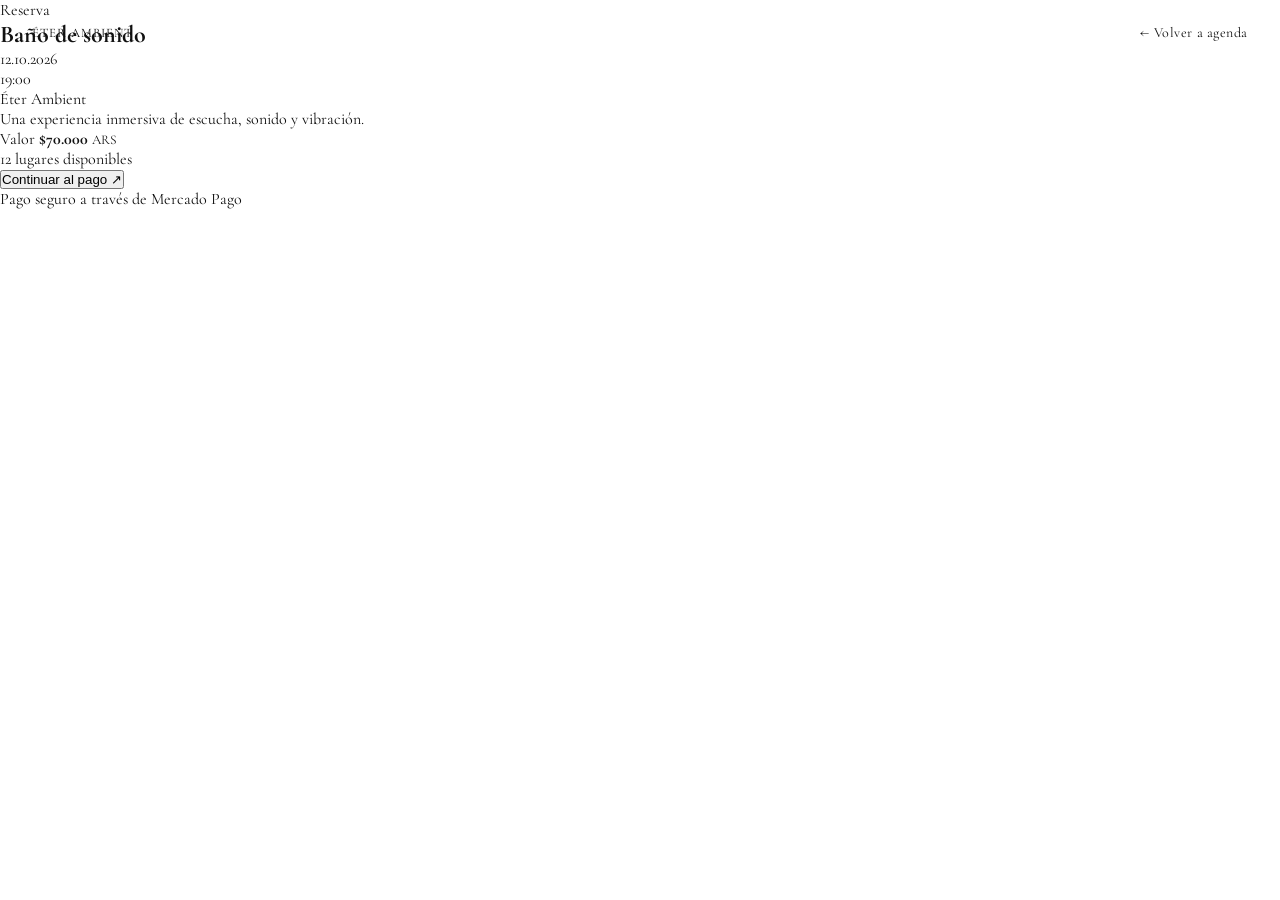
==== reserva.html @ 77e94eba "Create reserva.html" ====
<!DOCTYPE html>
<html lang="es">
<head>
  <meta charset="UTF-8">
  <meta name="viewport" content="width=device-width, initial-scale=1.0">

  <title>Reservar — Éter Ambient</title>

  <link
    rel="icon"
    type="image/png"
    href="https://res.cloudinary.com/dsppfoxzs/image/upload/v1789863156/ChatGPT_Image_Sep_19_2026_09_08_56_PM_jxjwks.png"
  >

  <link rel="preconnect" href="https://fonts.googleapis.com">
  <link rel="preconnect" href="https://fonts.gstatic.com" crossorigin>
  <link href="https://fonts.googleapis.com/css2?family=Cormorant+Garamond:wght@300;400;500&display=swap" rel="stylesheet">

  <link rel="stylesheet" href="style.css">
</head>

<body class="reservation-page">

  <header class="nav">
    <a class="nav-brand" href="index.html">ÉTER AMBIENT</a>

    <nav class="nav-links">
      <a href="index.html#agenda">← Volver a agenda</a>
    </nav>
  </header>

  <main class="reservation">

    <section class="reservation-info">

      <p class="reservation-label">Reserva</p>

      <h1>Baño de sonido</h1>

      <div class="reservation-details">
        <p>12.10.2026</p>
        <p>19:00</p>
        <p>Éter Ambient</p>
      </div>

      <p class="reservation-description">
        Una experiencia inmersiva de escucha, sonido y vibración.
      </p>

    </section>


    <section class="reservation-checkout">

      <div class="reservation-price">
        <span>Valor</span>
        <strong>$70.000</strong>
        <small>ARS</small>
      </div>

      <div class="reservation-availability">
        <span>12 lugares disponibles</span>
      </div>

      <button class="reservation-button" type="button">
        Continuar al pago ↗︎
      </button>

      <p class="reservation-payment-note">
        Pago seguro a través de Mercado Pago
      </p>

    </section>

  </main>

</body>
</html>
---- style.css ----
/* =========================
   BASE
========================= */

* {
  margin: 0;
  padding: 0;
  box-sizing: border-box;
}

html {
  scroll-behavior: smooth;
}

body {
  width: 100%;
  min-height: 100%;
  overflow-x: hidden;

  background: #ffffff;
  color: #111111;

  font-family: "Cormorant Garamond", Georgia, serif;
  font-weight: 400;
}

a {
  color: inherit;
  text-decoration: none;
}


/* =========================
   NAVEGACIÓN
========================= */

.nav {
  position: fixed;
  top: 0;
  left: 0;

  width: 100%;
  padding: 24px 32px;

  display: flex;
  justify-content: space-between;
  align-items: center;

  z-index: 100;

  font-size: 14px;
  letter-spacing: 0.04em;
}

.nav-brand {
  font-size: 13px;
  letter-spacing: 0.08em;
}

.nav-links {
  display: flex;
  gap: 28px;
}

.nav a {
  transition: opacity 0.3s ease;
}

.nav a:hover {
  opacity: 0.45;
}


/* =========================
   PORTADA
========================= */

.hero {
  width: 100%;
  height: 100svh;

  display: flex;
  flex-direction: column;
  justify-content: center;
  align-items: center;

  padding: 70px 24px 40px;
}

.hero-logo {
  width: min(48vw, 520px);
  aspect-ratio: 1 / 1;

  background-color: #c29548;

  -webkit-mask-image: url("https://res.cloudinary.com/dsppfoxzs/image/upload/v1789863156/ChatGPT_Image_Sep_19_2026_09_08_56_PM_jxjwks.png");
  mask-image: url("https://res.cloudinary.com/dsppfoxzs/image/upload/v1789863156/ChatGPT_Image_Sep_19_2026_09_08_56_PM_jxjwks.png");

  -webkit-mask-size: contain;
  mask-size: contain;

  -webkit-mask-repeat: no-repeat;
  mask-repeat: no-repeat;

  -webkit-mask-position: center;
  mask-position: center;
}

.hero-name {
  width: min(42vw, 440px);
  height: auto;
  display: block;

  margin-top: 35px;
}

.hero-logo,
.hero-name {
  opacity: 0;
  transform: translateY(8px);

  animation: aparecer 1.5s ease forwards;
}

.hero-name {
  animation-delay: 0.25s;
}

@keyframes aparecer {
  to {
    opacity: 1;
    transform: translateY(0);
  }
}


/* =========================
   VIDEO
========================= */

.video-section {
  width: 100%;
  padding: 0 4vw;
}

.video-placeholder {
  width: 100%;
  height: 80vh;

  display: flex;
  align-items: center;
  justify-content: center;

  background: #eeeeeb;

  font-size: 12px;
  letter-spacing: 0.15em;
}


/* =========================
   INTRO
========================= */

.intro {
  min-height: 90vh;

  display: flex;
  align-items: center;
  justify-content: center;

  padding: 12vw 8vw;

  text-align: center;
}

.intro-content {
  max-width: 900px;
}

.intro-phrase {
  font-size: clamp(3rem, 7vw, 7rem);
  font-weight: 300;
  line-height: 0.95;

  margin-bottom: 60px;
}

.intro-text {
  max-width: 620px;
  margin: 0 auto 50px;

  font-size: clamp(1.25rem, 2vw, 1.8rem);
  line-height: 1.4;
}


/* =========================
   BOTONES
========================= */

.button-link {
  display: inline-block;

  padding-bottom: 5px;

  border-bottom: 1px solid #111111;

  font-size: 15px;
  letter-spacing: 0.04em;

  transition: opacity 0.3s ease;
}

.button-link:hover {
  opacity: 0.45;
}


/* =========================
   SECCIONES
========================= */

.section {
  width: 100%;
  min-height: 100vh;

  padding: 120px 7vw;
}

.section-label {
  margin-bottom: 100px;

  font-size: 13px;
  text-transform: uppercase;
  letter-spacing: 0.12em;
}


/* =========================
   EXPERIENCIAS
========================= */

.experiences {
  display: grid;
  grid-template-columns: repeat(4, 1fr);

  width: 100%;

  border-top: 1px solid #bdbdb8;
  border-bottom: 1px solid #bdbdb8;
}

.experience {
  min-height: 430px;

  padding: 28px 28px 35px;

  display: flex;
  flex-direction: column;

  border-right: 1px solid #bdbdb8;
}

.experience:last-child {
  border-right: none;
}

.experience-number {
  font-size: 12px;
  letter-spacing: 0.08em;

  margin-bottom: auto;
}

.experience h2 {
  font-size: clamp(2rem, 3vw, 3.5rem);
  font-weight: 300;
  line-height: 0.95;

  margin-bottom: 25px;
}

.experience p {
  font-size: 17px;
  line-height: 1.4;

  max-width: 280px;
}

/* =========================
   SOBRE ÉTER
========================= */

.about-intro {
  max-width: 900px;

  margin-bottom: 140px;
}

.about-intro h2 {
  font-size: clamp(3rem, 6vw, 6rem);
  font-weight: 300;
  line-height: 0.95;

  margin-bottom: 50px;
}

.about-intro p {
  max-width: 550px;

  font-size: 20px;
  line-height: 1.45;
}

.people {
  display: grid;
  grid-template-columns: 1fr 1fr;

  gap: 6vw;
}

.image-placeholder {
  width: 100%;
  aspect-ratio: 4 / 5;

  background: #eeeeeb;

  margin-bottom: 25px;
}

.person h3 {
  font-size: 32px;
  font-weight: 400;

  margin-bottom: 10px;
}

.person p {
  max-width: 400px;

  font-size: 17px;
  line-height: 1.45;
}

.manifesto-wrapper {
  position: relative;

  width: 100%;
  max-width: 850px;

  padding: 80px 70px;
  margin-bottom: 140px;
}

.manifesto-paper {
  position: absolute;

  top: 18%;
  left: 0;

  width: 100%;
  height: 65%;

  background-image: url("https://res.cloudinary.com/dsppfoxzs/image/upload/v1789908638/ChatGPT_Image_Sep_20_2026_09_49_41_AM_avz67k.png");

  background-size: contain;
  background-position: center;
  background-repeat: no-repeat;

   filter: grayscale(20%);
   opacity: 0.3;

  z-index: 0;

  will-change: transform;
}

.manifesto {
  position: relative;
  z-index: 1;

  max-width: 700px;
  margin-bottom: 0;
}

.manifesto {
  max-width: 700px;
}

.manifesto p {
  max-width: 700px;

  margin-bottom: 24px;

  font-size: 16px;
  line-height: 1.45;
  font-weight: 400;
}

.manifesto-emphasis {
  font-size: 16px !important;
  line-height: 1.45 !important;
  font-weight: 400;

  margin: 24px 0 !important;
}

.manifesto-ending {
  margin-top: 55px;
}

.manifesto-ending p:first-child,
.manifesto-ending p:last-child {
  font-size: 16px;
  line-height: 1.45;
  font-weight: 400;
  text-transform: none;
  letter-spacing: normal;
}

/* =========================
   AGENDA
========================= */

/* AGENDA */

.agenda {
  padding-left: 7vw;
  padding-right: 7vw;
}

.agenda-header {
  display: flex;
  justify-content: space-between;
  align-items: flex-end;
  margin-bottom: 35px;
}

.agenda-header .section-label {
  margin-bottom: 0;
}

.agenda-period {
  font-size: clamp(2rem, 4vw, 4rem);
  font-weight: 300;
  line-height: 1;
}

.agenda-list {
  border-top: 1px solid #bdbdb8;
}

.agenda-row {
  display: grid;
  grid-template-columns: 90px 90px 1.4fr 1.5fr 100px;
  gap: 28px;
  align-items: start;

  padding: 20px 0;

  border-bottom: 1px solid #bdbdb8;
}

.agenda-image {
  width: 70px;
  aspect-ratio: 1 / 1;
  background: #eeeeeb;
}

.agenda-date {
  display: flex;
  flex-direction: column;
}

.agenda-date span {
  font-size: 20px;
  line-height: 1;
}

.agenda-date small {
  margin-top: 4px;
  font-size: 11px;
}

.agenda-title h2 {
  font-size: 22px;
  font-weight: 400;
  line-height: 1;
  margin-bottom: 8px;
}

.agenda-title p,
.agenda-description p {
  font-size: 14px;
  line-height: 1.35;
}

.agenda-description {
  max-width: 300px;
}

.agenda-action {
  display: flex;
  flex-direction: column;
  align-items: flex-end;
  gap: 20px;

  font-size: 14px;
}

.agenda-action a {
  border-bottom: 1px solid #111;
}


/* =========================
   ESPACIO
========================= */

.space-intro {
  max-width: 1000px;

  margin-bottom: 100px;
}

.space-intro h2 {
  font-size: clamp(3rem, 6vw, 6rem);
  font-weight: 300;
  line-height: 0.95;

  margin-bottom: 50px;
}

.space-intro p {
  max-width: 520px;

  font-size: 20px;
  line-height: 1.45;
}

.space-images {
  display: grid;
  grid-template-columns: 1.3fr 0.7fr;

  gap: 30px;

  align-items: end;
}

.space-image {
  width: 100%;
  aspect-ratio: 4 / 5;

  background: #eeeeeb;
}

.space-image:last-child {
  aspect-ratio: 4 / 3;
}


/* =========================
   CONTACTO
========================= */

.contact {
  min-height: 100vh;

  padding: 120px 7vw 50px;

  display: flex;
  flex-direction: column;
}

.contact-main {
  flex: 1;

  display: flex;
  flex-direction: column;
  align-items: flex-start;
  justify-content: center;
}

.contact-main h2 {
  font-size: clamp(2rem, 4vw, 4rem);
  font-weight: 300;
  line-height: .9;
  margin-bottom: 45px;
}

.contact-whatsapp {
  font-size: clamp(1rem, 1.3vw, 1.3rem);
  border-bottom: 1px solid #111;
}

.contact-links {
  display: flex;
  justify-content: space-between;

  padding-top: 30px;

  font-size: 15px;
}

.arrow {
  font-family: "Cormorant Garamond", Georgia, serif;
  font-size: 1em;
  font-weight: 400;
}

/* =========================
   LEGAL
========================= */

.legal-footer {
  margin-top: 80px;
  padding-top: 18px;

  border-top: 1px solid #e2e2de;

  font-size: 12px;
  letter-spacing: 0.03em;
}

.legal-footer sup {
  position: relative;
  top: -0.15em;

  font-size: 7px;
  margin-left: 1px;
}


/* =========================
   MOBILE
========================= */

@media (max-width: 700px) {

  .nav {
  padding: 18px 12px;

  flex-direction: row;
  align-items: center;
  justify-content: center;

  gap: 14px;

  white-space: nowrap;
}

.nav-brand {
  flex-shrink: 0;

  font-size: 9px;
  letter-spacing: 0.06em;
}

.nav-links {
  display: flex;
  width: auto;

  align-items: center;
  justify-content: center;

  gap: 14px;

  overflow: visible;
  white-space: nowrap;

  font-size: 9px;
}


  .hero {
    padding: 60px 20px 30px;
  }

  .hero-logo {
    width: 75vw;
  }

  .hero-name {
  width: 68vw;
  margin-top: 25px;
}


  .video-section {
    padding: 0 20px;
  }

  .video-placeholder {
    height: 65vh;
  }


  .intro {
    min-height: 80vh;
    padding: 100px 25px;
  }

  .intro-phrase {
    margin-bottom: 40px;
  }


  .section {
    min-height: auto;
    padding: 100px 25px;
  }

  .section-label {
    margin-bottom: 60px;
  }


  .experiences {
  grid-template-columns: repeat(2, 1fr);
}

.experience {
  min-height: 300px;

  padding: 18px 15px 22px;
}

.experience:nth-child(2) {
  border-right: none;
}

.experience:nth-child(1),
.experience:nth-child(2) {
  border-bottom: 1px solid #bdbdb8;
}

.experience h2 {
  font-size: clamp(1.7rem, 7vw, 2.5rem);
  margin-bottom: 18px;
}

.experience p {
  font-size: 14px;
  line-height: 1.35;
}

   .manifesto-paper {
  background-size: contain;
  background-position: center;
  background-repeat: no-repeat;
}

  .people {
    grid-template-columns: 1fr;

    gap: 70px;
  }


  /* AGENDA MOBILE */

.agenda {
  padding-left: 25px;
  padding-right: 25px;
  overflow: hidden;
}

.agenda-header {
  align-items: flex-end;
  margin-bottom: 25px;
}

.agenda-period {
  font-size: 28px;
}

.agenda-row {
  grid-template-columns: 65px 1fr auto;
  grid-template-areas:
    "image date date"
    "image title title"
    ". description description"
    ". action action";

  gap: 14px 18px;
  width: 100%;
  padding: 20px 0 25px;
}

.agenda-image {
  grid-area: image;
  width: 65px;
  height: 65px;
}

.agenda-date {
  grid-area: date;
  flex-direction: row;
  align-items: baseline;
  gap: 6px;
}

.agenda-date span {
  font-size: 16px;
}

.agenda-title {
  grid-area: title;
}

.agenda-title h2 {
  font-size: 26px;
  margin-bottom: 4px;
}

.agenda-title p {
  font-size: 14px;
}

.agenda-description {
  grid-area: description;
  max-width: 260px;
}

.agenda-description p {
  font-size: 14px;
}

.agenda-action {
  grid-area: action;
  flex-direction: row;
  justify-content: space-between;
  align-items: center;
  width: 100%;
  margin-top: 8px;
  font-size: 14px;
}


  .space-images {
    grid-template-columns: 1fr;

    gap: 20px;
  }


  .contact {
    padding: 100px 25px 35px;
  }

  .contact-links {
    flex-direction: column;

    gap: 12px;
  }

}
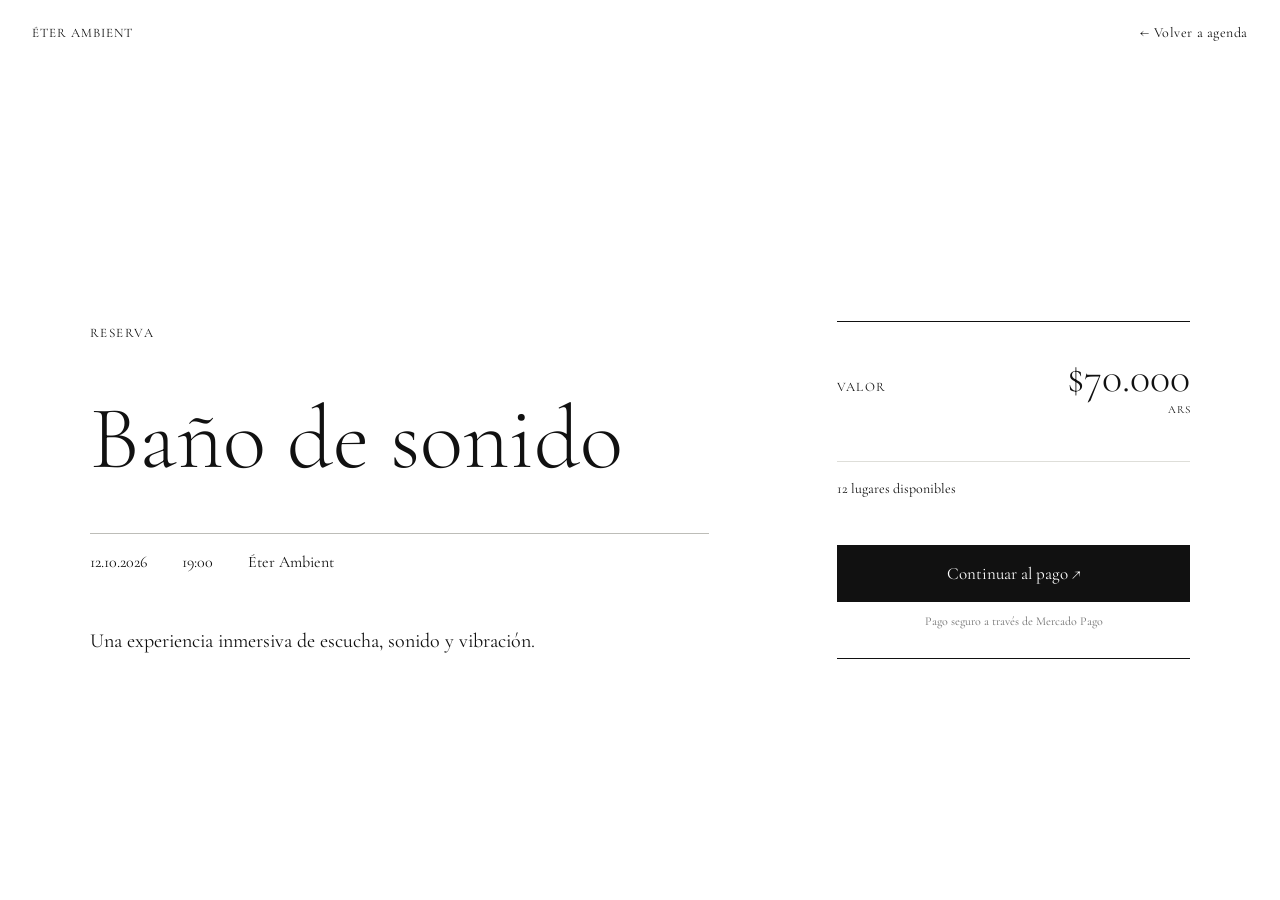
==== commit a44e59f4: "Update reserva.html" ====
--- a/reserva.html
+++ b/reserva.html
@@ -3,6 +3,7 @@
 <head>
   <meta charset="UTF-8">
   <meta name="viewport" content="width=device-width, initial-scale=1.0">
+  <meta name="color-scheme" content="light">
 
   <title>Reservar — Éter Ambient</title>
 
--- a/style.css
+++ b/style.css
@@ -6,6 +6,10 @@
   margin: 0;
   padding: 0;
   box-sizing: border-box;
+}
+
+html {
+  color-scheme: light;
 }
 
 html {
@@ -631,6 +635,124 @@
   margin-left: 1px;
 }
 
+/* RESERVA */
+
+.reservation-page {
+  min-height: 100vh;
+}
+
+.reservation {
+  min-height: 100vh;
+  padding: 150px 7vw 70px;
+
+  display: grid;
+  grid-template-columns: 1.4fr .8fr;
+  gap: 10vw;
+  align-items: center;
+}
+
+.reservation-info {
+  max-width: 750px;
+}
+
+.reservation-label {
+  font-size: 13px;
+  text-transform: uppercase;
+  letter-spacing: .12em;
+  margin-bottom: 60px;
+}
+
+.reservation-info h1 {
+  font-size: clamp(4rem, 7vw, 8rem);
+  font-weight: 300;
+  line-height: .85;
+  margin-bottom: 55px;
+}
+
+.reservation-details {
+  display: flex;
+  gap: 35px;
+
+  padding-top: 18px;
+  border-top: 1px solid #bdbdb8;
+
+  font-size: 16px;
+}
+
+.reservation-description {
+  max-width: 480px;
+  margin-top: 55px;
+
+  font-size: 20px;
+  line-height: 1.4;
+}
+
+
+/* CHECKOUT */
+
+.reservation-checkout {
+  border-top: 1px solid #111;
+  border-bottom: 1px solid #111;
+  padding: 30px 0;
+}
+
+.reservation-price {
+  display: grid;
+  grid-template-columns: 1fr auto;
+  align-items: baseline;
+  margin-bottom: 45px;
+}
+
+.reservation-price span {
+  font-size: 13px;
+  text-transform: uppercase;
+  letter-spacing: .1em;
+}
+
+.reservation-price strong {
+  font-size: 42px;
+  font-weight: 300;
+}
+
+.reservation-price small {
+  grid-column: 2;
+  text-align: right;
+  font-size: 11px;
+  letter-spacing: .08em;
+}
+
+.reservation-availability {
+  padding: 18px 0;
+  border-top: 1px solid #deded9;
+  font-size: 14px;
+}
+
+.reservation-button {
+  width: 100%;
+  margin-top: 30px;
+  padding: 18px 20px;
+
+  background: #111;
+  color: #fff;
+  border: 0;
+
+  font-family: "Cormorant Garamond", Georgia, serif;
+  font-size: 17px;
+  cursor: pointer;
+
+  transition: opacity .3s ease;
+}
+
+.reservation-button:hover {
+  opacity: .75;
+}
+
+.reservation-payment-note {
+  margin-top: 12px;
+  text-align: center;
+  font-size: 12px;
+  opacity: .6;
+}
 
 /* =========================
    MOBILE
@@ -855,4 +977,53 @@
     gap: 12px;
   }
 
-}
+   /* RESERVA MOBILE */
+
+.reservation {
+  min-height: 100svh;
+  padding: 120px 25px 50px;
+
+  display: flex;
+  flex-direction: column;
+  gap: 70px;
+  align-items: stretch;
+}
+
+.reservation-label {
+  margin-bottom: 40px;
+}
+
+.reservation-info h1 {
+  font-size: clamp(3.2rem, 15vw, 5rem);
+  line-height: .85;
+  margin-bottom: 40px;
+}
+
+.reservation-details {
+  display: grid;
+  grid-template-columns: 1fr 1fr;
+  gap: 8px 20px;
+}
+
+.reservation-details p:last-child {
+  grid-column: 1 / -1;
+}
+
+.reservation-description {
+  margin-top: 40px;
+  font-size: 18px;
+}
+
+.reservation-checkout {
+  width: 100%;
+}
+
+.reservation-price strong {
+  font-size: 36px;
+}
+
+.reservation-button {
+  padding: 17px 15px;
+}
+
+}
